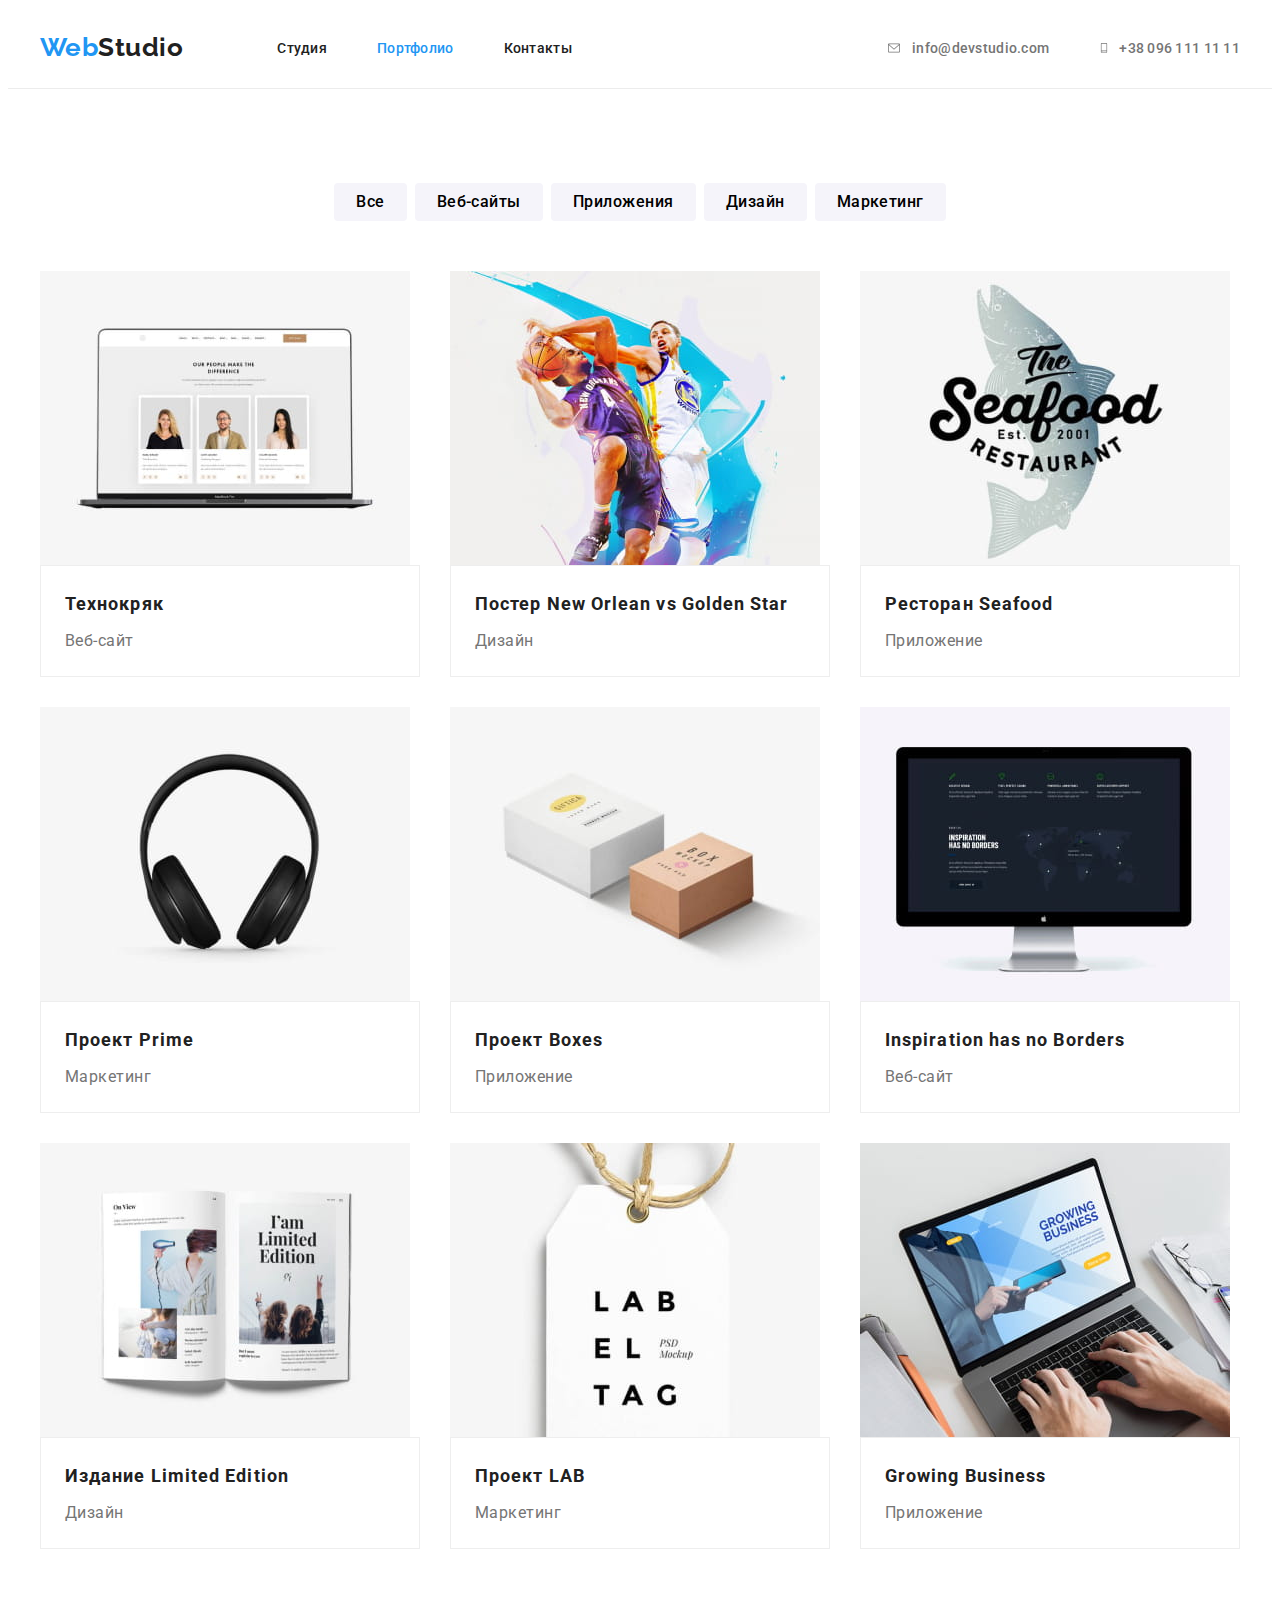
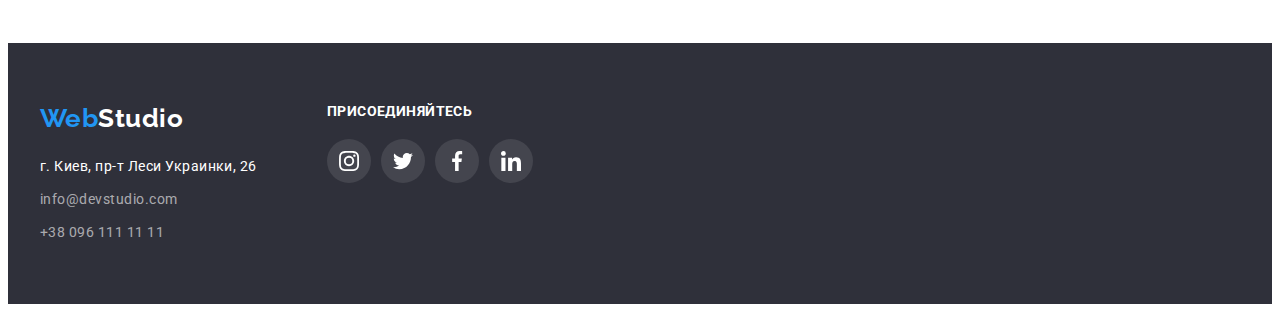
==== portfolio.html @ 973ae97e "Initial commit" ====
<!DOCTYPE html>
<html lang="ru">
  <head>
    <meta charset="UTF-8" />
    <meta http-equiv="X-UA-Compatible" content="IE=edge" />
    <meta name="viewport" content="width=device-width, initial-scale=1.0" />
    <title>Портфолио</title>
    <link rel="preconnect" href="https://fonts.googleapis.com" />
    <link rel="preconnect" href="https://fonts.gstatic.com" crossorigin />
    <link rel="preconnect" href="https://fonts.googleapis.com" />
    <link rel="preconnect" href="https://fonts.gstatic.com" crossorigin />
    <link
      href="https://fonts.googleapis.com/css2?family=Raleway:wght@700&family=Roboto:wght@400;500;700;900&display=swap"
      rel="stylesheet"
    />
    <link
      rel="stylesheet"
      href="https://cdnjs.cloudflare.com/ajax/libs/modern-normalize/1.1.0/modern-normalize.min.css"
      integrity="sha512-wpPYUAdjBVSE4KJnH1VR1HeZfpl1ub8YT/NKx4PuQ5NmX2tKuGu6U/JRp5y+Y8XG2tV+wKQpNHVUX03MfMFn9Q=="
      crossorigin="anonymous"
      referrerpolicy="no-referrer"
    />
    <link rel="stylesheet" href="./css/styles.css" />
  </head>
  <body>
    <!-- Header -->
    <header class="header">
      <div class="container">
        <a href="./index.html" class="logo link"><span class="logo-clr">Web</span>Studio</a>
        <nav class="nav">
          <ul class="nav-list list">
            <li class="nav-list-item">
              <a href="./index.html" class="nav-list-link link">Студия</a>
            </li>
            <li class="nav-list-item">
              <a href="./portfolio.html" class="nav-list-link link active">Портфолио</a>
            </li>
            <li class="nav-list-item"><a href="" class="nav-list-link link">Контакты</a></li>
          </ul>
        </nav>
        <ul class="contact-list list">
          <li class="contact-list-item">
            <a href="mailto:info@devstudio.com" class="contact-list-link link">
              <svg class="icon-envelope" width="16" height="12">
                <use href="./images/icons.svg#icon-envelope"></use>
              </svg>
              info@devstudio.com</a
            >
          </li>
          <li class="contact-list-item">
            <a href="tel:+380961111111" class="contact-list-link link">
              <svg class="icon-smartphone" width="10" height="16">
                <use href="./images/icons.svg#icon-smartphone"></use>
              </svg>
              +38 096 111 11 11</a
            >
          </li>
        </ul>
      </div>
    </header>
    <!-- Main -->
    <main>
      <section class="portfolio-section section">
        <div class="container">
          <h1 class="visually-hidden">Портфолио</h1>
          <ul class="portfolio-list list">
            <li class="portfolio-list-item">
              <button type="button" class="portfolio-list-btn">Все</button>
            </li>
            <li class="portfolio-list-item">
              <button type="button" class="portfolio-list-btn">Веб-сайты</button>
            </li>
            <li class="portfolio-list-item">
              <button type="button" class="portfolio-list-btn">Приложения</button>
            </li>
            <li class="portfolio-list-item">
              <button type="button" class="portfolio-list-btn">Дизайн</button>
            </li>
            <li class="portfolio-list-item">
              <button type="button" class="portfolio-list-btn">Маркетинг</button>
            </li>
          </ul>
          <ul class="work-list card-set list">
            <li class="work-list-item card-set-item">
              <a href="" class="work-list-link link">
                <img
                  src="./images/portfolio/portfolio-img-1.jpg"
                  alt="Веб-сайт открыт в ноутбуке"
                  width="370"
                  height="294"
                />
                <div class="work-list-content">
                  <h2 class="work-list-title">Технокряк</h2>
                  <p class="work-list-txt">Веб-сайт</p>
                </div>
              </a>
            </li>
            <li class="work-list-item card-set-item">
              <a href="" class="work-list-link link">
                <img
                  src="./images/portfolio/portfolio-img-2.jpg"
                  alt="Два баскетболиста"
                  width="370"
                  height="294"
                />
                <div class="work-list-content">
                  <h2 class="work-list-title">Постер New Orlean vs Golden Star</h2>
                  <p class="work-list-txt">Дизайн</p>
                </div>
              </a>
            </li>
            <li class="work-list-item card-set-item">
              <a href="" class="work-list-link link">
                <img
                  src="./images/portfolio/portfolio-img-3.jpg"
                  alt="Логотип ресторана"
                  width="370"
                  height="294"
                />
                <div class="work-list-content">
                  <h2 class="work-list-title">Ресторан Seafood</h2>
                  <p class="work-list-txt">Приложение</p>
                </div>
              </a>
            </li>
            <li class="work-list-item card-set-item">
              <a href="" class="work-list-link link">
                <img
                  src="./images/portfolio/portfolio-img-4.jpg"
                  alt="Наушники"
                  width="370"
                  height="294"
                />
                <div class="work-list-content">
                  <h2 class="work-list-title">Проект Prime</h2>
                  <p class="work-list-txt">Маркетинг</p>
                </div>
              </a>
            </li>
            <li class="work-list-item card-set-item">
              <a href="" class="work-list-link link">
                <img
                  src="./images/portfolio/portfolio-img-5.jpg"
                  alt="Две коробки"
                  width="370"
                  height="294"
                />
                <div class="work-list-content">
                  <h2 class="work-list-title">Проект Boxes</h2>
                  <p class="work-list-txt">Приложение</p>
                </div>
              </a>
            </li>
            <li class="work-list-item card-set-item">
              <a href="" class="work-list-link link">
                <img
                  src="./images/portfolio/portfolio-img-6.jpg"
                  alt="Веб-сайт на мониторе компьютера"
                  width="370"
                  height="294"
                />
                <div class="work-list-content">
                  <h2 class="work-list-title">Inspiration has no Borders</h2>
                  <p class="work-list-txt">Веб-сайт</p>
                </div>
              </a>
            </li>
            <li class="work-list-item card-set-item">
              <a href="" class="work-list-link link">
                <img
                  src="./images/portfolio/portfolio-img-7.jpg"
                  alt="Открытая книга"
                  width="370"
                  height="294"
                />
                <div class="work-list-content">
                  <h2 class="work-list-title">Издание Limited Edition</h2>
                  <p class="work-list-txt">Дизайн</p>
                </div>
              </a>
            </li>
            <li class="work-list-item card-set-item">
              <a href="" class="work-list-link link">
                <img
                  src="./images/portfolio/portfolio-img-8.jpg"
                  alt="Бирка с логотипом"
                  width="370"
                  height="294"
                />
                <div class="work-list-content">
                  <h2 class="work-list-title">Проект LAB</h2>
                  <p class="work-list-txt">Маркетинг</p>
                </div>
              </a>
            </li>
            <li class="work-list-item card-set-item">
              <a href="" class="work-list-link link">
                <img
                  src="./images/portfolio/portfolio-img-9.jpg"
                  width="370"
                  height="294"
                  alt="Ноутбук с открытым приложением"
                />
                <div class="work-list-content">
                  <h2 class="work-list-title">Growing Business</h2>
                  <p class="work-list-txt">Приложение</p>
                </div>
              </a>
            </li>
          </ul>
        </div>
      </section>
    </main>
    <!-- Footer -->
    <footer class="footer">
      <div class="footer-container container">
        <div class="footer-item">
          <a href="./index.html" class="logo-light logo link"
            ><span class="logo-clr">Web</span>Studio</a
          >
          <address class="address">
            <ul class="address-list list">
              <li class="address-list-item street">
                <a
                  href="https://goo.gl/maps/L4N7FVB9bXjK6bW5A"
                  target="_blank"
                  rel="noopener noreferrer"
                  class="address-list-link link"
                  >г. Киев, пр-т Леси Украинки, 26</a
                >
              </li>
              <li class="address-list-item">
                <a href="mailto:info@devstudio.com" class="address-list-link link"
                  >info@devstudio.com</a
                >
              </li>
              <li class="address-list-item">
                <a href="tel:+380961111111" class="address-list-link link">+38 096 111 11 11</a>
              </li>
            </ul>
          </address>
        </div>
        <div class="footer-social">
          <h2 class="footer-social-title">присоединяйтесь</h2>
          <ul class="footer-social-list list">
            <li class="social-list-item">
              <a
                class="social-list-link link"
                href="https://www.instagram.com/"
                target="_blank"
                rel="noopener noreferrer"
                aria-label="Иконка instagram"
              >
                <svg width="20" height="20">
                  <use href="./images/icons.svg#icon-instagram"></use>
                </svg>
              </a>
            </li>
            <li class="social-list-item">
              <a
                class="social-list-link link"
                href="https://twitter.com/"
                target="_blank"
                rel="noopener noreferrer"
                aria-label="Иконка twitter"
              >
                <svg width="20" height="20">
                  <use href="./images/icons.svg#icon-twitter"></use>
                </svg>
              </a>
            </li>
            <li class="social-list-item">
              <a
                class="social-list-link link"
                href="https://www.facebook.com/"
                target="_blank"
                rel="noopener noreferrer"
                aria-label="Иконка facebook"
              >
                <svg width="20" height="20">
                  <use href="./images/icons.svg#icon-facebook"></use>
                </svg>
              </a>
            </li>
            <li class="social-list-item">
              <a
                class="social-list-link link"
                href="https://www.linkedin.com/"
                target="_blank"
                rel="noopener noreferrer"
                aria-label="Иконка linkedin"
              >
                <svg width="20" height="20">
                  <use href="./images/icons.svg#icon-linkedin"></use>
                </svg>
              </a>
            </li>
          </ul>
        </div>
      </div>
    </footer>
  </body>
</html>
---- css/styles.css ----
:root {
  /* fonts */
  --main-font: 'Roboto', sans-serif;
  --secondary-font: 'Raleway', sans-serif;

  /* text color */
  --main-txt-clr: #212121;
  --secondary-txt-clr: #757575;
  --light-txt-clr: #ffffff;
  --accent-clr: #2196f3;
  --icon-color: #afb1b8;
  /* bg colors */
  --dark-bg-clr: #2f303a;
  --light-bg-clr: #f5f4fa;
  /* others */
  --indent: 30px;
  --items: 3;
}

body {
  font-family: var(--main-font);
  color: var(--main-txt-clr);
  letter-spacing: 0.03em;
}
/* reset styles */
.link {
  text-decoration: none;
  color: currentColor;
  font-weight: 500;
  font-size: 14px;
  line-height: calc(16 / 14);
}
.list {
  list-style: none;
  margin: 0;
  padding: 0;
}
img {
  display: block;
}
h1,
h2,
h3,
h4,
h5,
h6,
p {
  margin: 0;
}
.container {
  width: 1200px;
  margin-left: auto;
  margin-right: auto;
  padding-left: 15px;
  padding-right: 15px;
}
.section {
  padding-top: 94px;
  padding-bottom: 94px;
}
.visually-hidden {
  position: absolute;
  width: 1px;
  height: 1px;
  margin: -1px;
  border: 0;
  padding: 0;

  white-space: nowrap;
  clip-path: inset(100%);
  clip: rect(0 0 0 0);
  overflow: hidden;
}
/* Card set */
.card-set {
  display: flex;
  flex-wrap: wrap;
  gap: var(--indent);
}
.card-set-item {
  flex-basis: calc((100% - var(--indent) * (var(--items) - 1)) / var(--items));
}
/* END Card set */

/* =========HEADER========= */
.header {
  border-bottom: 1px solid #ececec;
}
.header > .container {
  display: flex;
  align-items: center;
}
.header .logo {
  padding-top: 24px;
  padding-bottom: 25px;
  margin-right: 94px;
}
.logo {
  font-family: var(--secondary-font);
  font-weight: 700;
  font-size: 26px;
  line-height: calc(31 / 26);
}
.logo-clr {
  color: var(--accent-clr);
}
.nav-list {
  display: flex;
  gap: 50px;
}

.contact-list {
  display: flex;
  gap: 50px;
  margin-left: auto;
}
.nav-list-link {
  display: block;
  padding-top: 32px;
  padding-bottom: 32px;
  letter-spacing: 0.02em;
}
.contact-list-link {
  display: flex;
  align-items: center;
  padding-top: 32px;
  padding-bottom: 32px;

  color: var(--secondary-txt-clr);
  letter-spacing: 0.02em;
}
.icon-envelope {
  fill: currentColor;
  margin-right: 10px;
}
.icon-smartphone {
  fill: currentColor;
  margin-right: 10px;
}
.nav-list-link:hover,
.nav-list-link:focus,
.contact-list-link:hover,
.contact-list-link:focus {
  color: var(--accent-clr);
  fill: var(--accent-clr);
}
.active {
  color: var(--accent-clr);
}
/* =========END HEADER========= */

/* =========HERO SECTION========= */
.hero-section {
  padding-top: 200px;
  padding-bottom: 200px;
  margin-left: auto;
  margin-right: auto;

  max-width: 1600px;
  min-height: 600px;

  background-color: var(--dark-bg-clr);
  background-image: linear-gradient(to right, rgba(47, 48, 58, 0.4), rgba(47, 48, 58, 0.4)),
    url(../images/hero/hero-img.jpg);
  background-repeat: no-repeat;
}
.hero-section .container {
  display: flex;
  flex-direction: column;
}
.hero-title {
  margin-bottom: 30px;
  font-weight: 900;
  font-size: 44px;
  line-height: calc(60 / 44);

  text-align: center;
  letter-spacing: 0.06em;
  text-transform: uppercase;

  color: var(--light-txt-clr);
}
.hero-btn {
  min-width: 200px;
  margin-left: auto;
  margin-right: auto;
  padding: 10px 32px;

  border: none;
  border-radius: 4px;

  font-family: inherit;
  font-weight: 700;
  font-size: 16px;
  line-height: calc(30 / 16);

  align-items: center;
  text-align: center;
  letter-spacing: 0.06em;
  cursor: pointer;

  color: var(--light-txt-clr);
  background-color: var(--accent-clr);
}
.hero-btn:hover,
.hero-btn:focus {
  background: #188ce8;
}
/* =========END HERO SECTION========= */

/* =========FEATURE SECTION========= */
.feature-section {
  padding-top: 94px;
}
.feature-section .container {
  --items: 4;
}
.icon-feature {
  padding: 25px 100px;
  margin-bottom: 30px;

  border-radius: 4px;

  background-color: var(--light-bg-clr);
}
.icon-feature svg {
  display: block;
  margin-left: auto;
  margin-right: auto;
}
.feature-list-title {
  margin-bottom: 10px;
  font-size: 14px;
  line-height: calc(16 / 14);

  text-transform: uppercase;
}
.feature-list-txt {
  font-size: 14px;
  line-height: calc(24 / 14);

  color: var(--secondary-txt-clr);
}
/* =========END FEATURE SECTION========= */

/* =========ENGAGE SECTION========= */
.engage-title {
  margin-bottom: 50px;
  font-size: 36px;
  line-height: calc(42 / 36);
  text-align: center;
}
/* =========END ENGAGE SECTION========= */

/* =========TEAM SECTION========= */
.team-section {
  --items: 4;

  background-color: var(--light-bg-clr);
}
.social-list {
  display: flex;
  margin-top: 16px;
  justify-content: center;
  gap: 10px;
}
.social-list-link {
  display: flex;
  align-items: center;
  justify-content: center;

  width: 44px;
  height: 44px;
  border-radius: 50%;

  fill: var(--icon-color);
}
.social-list-link:hover,
.social-list-link:focus {
  fill: var(--light-txt-clr);
  background-color: var(--accent-clr);
}
.team-title {
  margin-bottom: 50px;

  font-size: 36px;
  line-height: calc(42 / 36);
  text-align: center;
}
.team-list-content {
  padding-top: 30px;
  padding-bottom: 30px;

  background-color: #ffffff;
  box-shadow: 0px 1px 3px rgba(0, 0, 0, 0.12), 0px 1px 1px rgba(0, 0, 0, 0.14),
    0px 2px 1px rgba(0, 0, 0, 0.2);
  border-radius: 0px 0px 4px 4px;
}
.team-list-title {
  margin-bottom: 10px;
  font-weight: 500;
  font-size: 16px;
  line-height: calc(19 / 16);

  text-align: center;
}
.team-list-txt {
  font-size: 16px;
  line-height: calc(19 / 16);

  text-align: center;

  color: var(--secondary-txt-clr);
}
/* =========END TEAM SECTION========= */

/* =========CLIENTS SECTION========= */
.clients-title {
  margin-bottom: 50px;

  font-size: 36px;
  line-height: calc(42 / 36);
  text-align: center;
}
.clients-list {
  display: flex;
  justify-content: center;
  gap: 30px;
}
.clients-list-link {
  width: 170px;
  height: 92px;
  display: flex;
  align-items: center;
  justify-content: center;
  border: 1px solid var(--icon-color);
  border-radius: 4px;
  fill: var(--icon-color);
}
.clients-list-link:hover,
.clients-list-link:focus {
  fill: var(--accent-clr);
  border-color: var(--accent-clr);
}
/* =========END CLIENTS SECTION========= */

/* =========PORTFOLIO========= */
.portfolio-list {
  display: flex;
  justify-content: center;
  margin-bottom: 50px;
  gap: 8px;
}
.portfolio-list-btn {
  min-height: 38px;
  padding: 6px 22px;
  border: none;
  border-radius: 4px;

  font-family: inherit;
  font-weight: 500;
  font-size: 16px;
  line-height: calc(26 / 16);

  letter-spacing: 0.03em;
  text-align: center;
  cursor: pointer;
  background-color: var(--light-bg-clr);
}
.portfolio-list-btn:hover,
.portfolio-list-btn:focus {
  color: var(--light-txt-clr);
  background-color: var(--accent-clr);
  box-shadow: 0px 3px 1px rgba(0, 0, 0, 0.1), 0px 1px 2px rgba(0, 0, 0, 0.08),
    0px 2px 2px rgba(0, 0, 0, 0.12);
}

.work-list-link {
  display: block;
}
.work-list-link:hover,
.work-list-link:focus {
  box-shadow: 0px 1px 1px rgba(0, 0, 0, 0.12), 0px 4px 4px rgba(0, 0, 0, 0.06),
    1px 4px 6px rgba(0, 0, 0, 0.16);
}

.work-list-content {
  padding: 20px 24px;
  background: #ffffff;
  border: 1px solid #eeeeee;
}

.work-list-title {
  margin-bottom: 4px;

  font-size: 18px;
  line-height: calc(36 / 18);

  letter-spacing: 0.06em;
}
.work-list-txt {
  font-weight: 400;
  font-size: 16px;
  line-height: calc(30 / 16);

  color: var(--secondary-txt-clr);
}
/* =========END PORTFOLIO========= */

/* =========FOOTER========= */
.footer {
  padding-top: 60px;
  padding-bottom: 60px;
  background-color: var(--dark-bg-clr);
}
.footer-container {
  display: flex;
}
.footer-item {
  margin-right: 70px;
}
.logo-light {
  display: inline-block;
  margin-bottom: 20px;
  color: var(--light-txt-clr);
}
.address-list-item:not(:last-child) {
  margin-bottom: 9px;
}
.address-list-link {
  font-style: normal;
  font-weight: 400;
  font-size: 14px;
  line-height: calc(24 / 14);

  color: rgba(255, 255, 255, 0.6);
}
.street > .address-list-link {
  color: var(--light-txt-clr);
}
.address-list-link:hover,
.address-list-link:focus {
  color: var(--accent-clr);
}
.footer-social-title {
  margin-bottom: 20px;

  font-size: 14px;
  line-height: calc(16 / 14);
  letter-spacing: 0.03em;
  text-transform: uppercase;

  color: #ffffff;
}
.footer-social-list {
  display: flex;
  gap: 10px;
}
.footer-social-list .social-list-link {
  background-color: rgba(255, 255, 255, 0.1);
  fill: var(--light-txt-clr);
}
.footer-social-list .social-list-link:hover,
.footer-social-list .social-list-link:focus {
  background-color: var(--accent-clr);
}
/* =========END FOOTER========= */
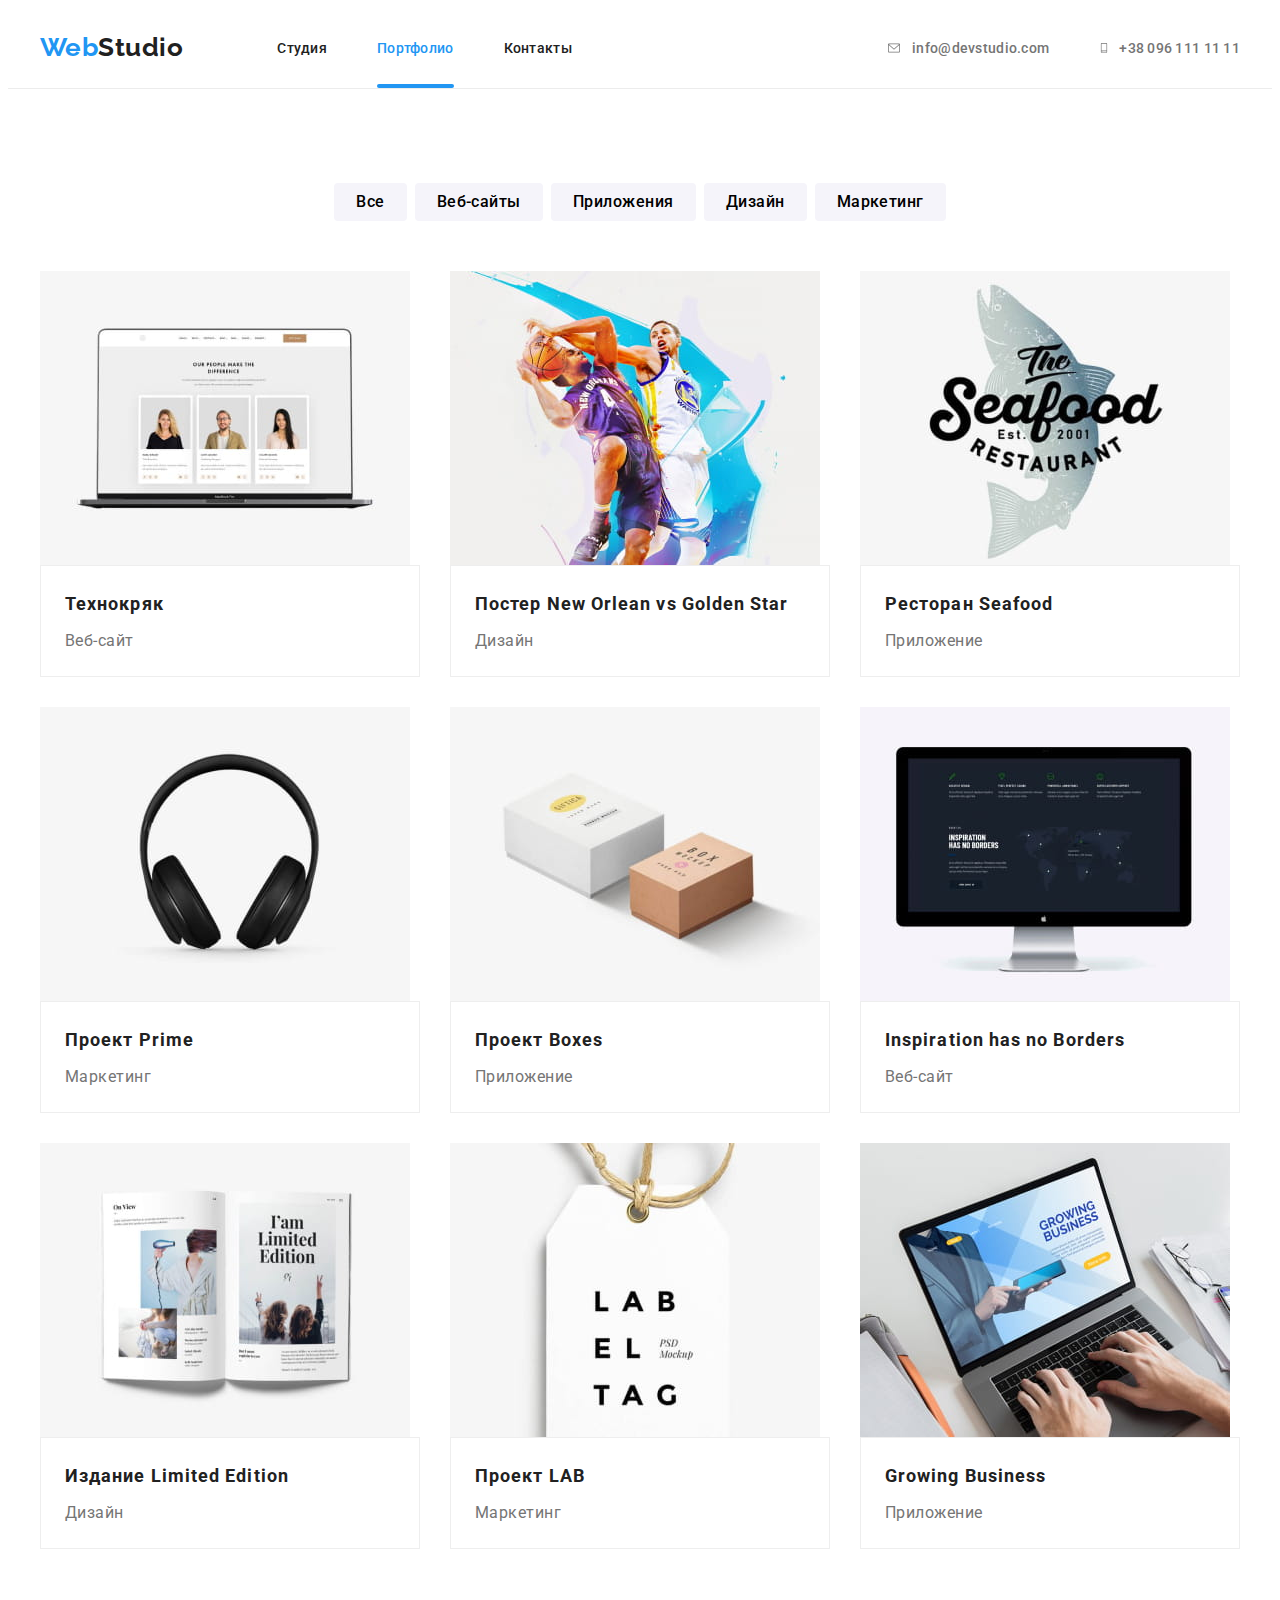
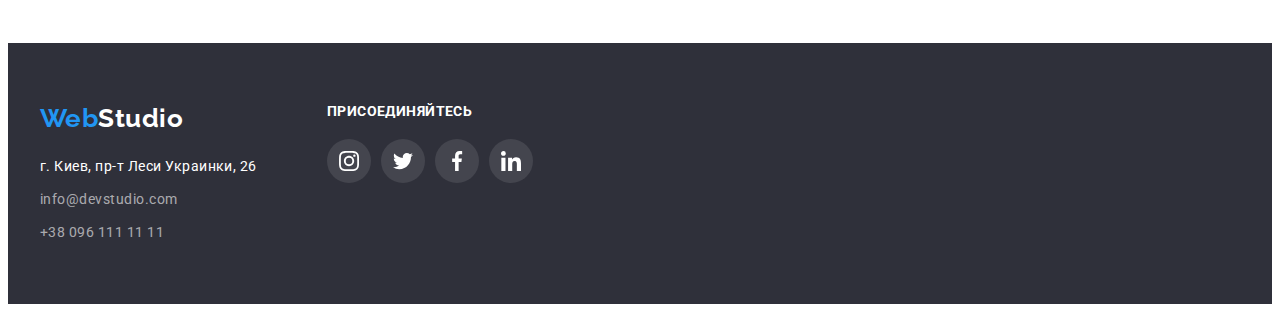
==== commit b402eca8: "Styles.css" ====
--- a/portfolio.html
+++ b/portfolio.html
@@ -93,6 +93,13 @@
                   <h2 class="work-list-title">Технокряк</h2>
                   <p class="work-list-txt">Веб-сайт</p>
                 </div>
+                <div class="work-list-overlay">
+                  <p class="work-overlay-txt">
+                    Ресурс предлагает комплексные предложения с разным уровнем функционала и
+                    сервисов. Все это позволит посетителю получить исчерпывающие сведения
+                    о&nbsp;компании или частном лице.
+                  </p>
+                </div>
               </a>
             </li>
             <li class="work-list-item card-set-item">
@@ -107,6 +114,13 @@
                   <h2 class="work-list-title">Постер New Orlean vs Golden Star</h2>
                   <p class="work-list-txt">Дизайн</p>
                 </div>
+                <div class="work-list-overlay">
+                  <p class="work-overlay-txt">
+                    Ресурс предлагает комплексные предложения с разным уровнем функционала и
+                    сервисов. Все это позволит посетителю получить исчерпывающие сведения
+                    о&nbsp;компании или частном лице.
+                  </p>
+                </div>
               </a>
             </li>
             <li class="work-list-item card-set-item">
@@ -121,6 +135,13 @@
                   <h2 class="work-list-title">Ресторан Seafood</h2>
                   <p class="work-list-txt">Приложение</p>
                 </div>
+                <div class="work-list-overlay">
+                  <p class="work-overlay-txt">
+                    Ресурс предлагает комплексные предложения с разным уровнем функционала и
+                    сервисов. Все это позволит посетителю получить исчерпывающие сведения
+                    о&nbsp;компании или частном лице.
+                  </p>
+                </div>
               </a>
             </li>
             <li class="work-list-item card-set-item">
@@ -135,6 +156,13 @@
                   <h2 class="work-list-title">Проект Prime</h2>
                   <p class="work-list-txt">Маркетинг</p>
                 </div>
+                <div class="work-list-overlay">
+                  <p class="work-overlay-txt">
+                    Ресурс предлагает комплексные предложения с разным уровнем функционала и
+                    сервисов. Все это позволит посетителю получить исчерпывающие сведения
+                    о&nbsp;компании или частном лице.
+                  </p>
+                </div>
               </a>
             </li>
             <li class="work-list-item card-set-item">
@@ -149,6 +177,13 @@
                   <h2 class="work-list-title">Проект Boxes</h2>
                   <p class="work-list-txt">Приложение</p>
                 </div>
+                <div class="work-list-overlay">
+                  <p class="work-overlay-txt">
+                    Ресурс предлагает комплексные предложения с разным уровнем функционала и
+                    сервисов. Все это позволит посетителю получить исчерпывающие сведения
+                    о&nbsp;компании или частном лице.
+                  </p>
+                </div>
               </a>
             </li>
             <li class="work-list-item card-set-item">
@@ -163,6 +198,13 @@
                   <h2 class="work-list-title">Inspiration has no Borders</h2>
                   <p class="work-list-txt">Веб-сайт</p>
                 </div>
+                <div class="work-list-overlay">
+                  <p class="work-overlay-txt">
+                    Ресурс предлагает комплексные предложения с разным уровнем функционала и
+                    сервисов. Все это позволит посетителю получить исчерпывающие сведения
+                    о&nbsp;компании или частном лице.
+                  </p>
+                </div>
               </a>
             </li>
             <li class="work-list-item card-set-item">
@@ -177,6 +219,13 @@
                   <h2 class="work-list-title">Издание Limited Edition</h2>
                   <p class="work-list-txt">Дизайн</p>
                 </div>
+                <div class="work-list-overlay">
+                  <p class="work-overlay-txt">
+                    Ресурс предлагает комплексные предложения с разным уровнем функционала и
+                    сервисов. Все это позволит посетителю получить исчерпывающие сведения
+                    о&nbsp;компании или частном лице.
+                  </p>
+                </div>
               </a>
             </li>
             <li class="work-list-item card-set-item">
@@ -191,6 +240,13 @@
                   <h2 class="work-list-title">Проект LAB</h2>
                   <p class="work-list-txt">Маркетинг</p>
                 </div>
+                <div class="work-list-overlay">
+                  <p class="work-overlay-txt">
+                    Ресурс предлагает комплексные предложения с разным уровнем функционала и
+                    сервисов. Все это позволит посетителю получить исчерпывающие сведения
+                    о&nbsp;компании или частном лице.
+                  </p>
+                </div>
               </a>
             </li>
             <li class="work-list-item card-set-item">
@@ -204,6 +260,13 @@
                 <div class="work-list-content">
                   <h2 class="work-list-title">Growing Business</h2>
                   <p class="work-list-txt">Приложение</p>
+                </div>
+                <div class="work-list-overlay">
+                  <p class="work-overlay-txt">
+                    Ресурс предлагает комплексные предложения с разным уровнем функционала и
+                    сервисов. Все это позволит посетителю получить исчерпывающие сведения
+                    о&nbsp;компании или частном лице.
+                  </p>
                 </div>
               </a>
             </li>
--- a/css/styles.css
+++ b/css/styles.css
@@ -15,6 +15,7 @@
   /* others */
   --indent: 30px;
   --items: 3;
+  --timing-function: cubic-bezier(0.4, 0, 0.2, 1);
 }
 
 body {
@@ -108,18 +109,42 @@
   display: flex;
   gap: 50px;
 }
-
-.contact-list {
-  display: flex;
-  gap: 50px;
-  margin-left: auto;
-}
 .nav-list-link {
+  position: relative;
+
   display: block;
   padding-top: 32px;
   padding-bottom: 32px;
   letter-spacing: 0.02em;
-}
+
+  transition: color 250ms var(--timing-function);
+}
+.nav-list-link::after {
+  content: '';
+
+  position: absolute;
+  left: 0;
+  bottom: 0;
+
+  display: block;
+
+  width: 100%;
+  height: 4px;
+
+  border-radius: 2px;
+  background-color: var(--accent-clr);
+
+  transform: scaleX(0);
+  transform-origin: top left;
+  transition: transform 250ms var(--timing-function);
+}
+
+.contact-list {
+  display: flex;
+  gap: 50px;
+  margin-left: auto;
+}
+
 .contact-list-link {
   display: flex;
   align-items: center;
@@ -128,6 +153,8 @@
 
   color: var(--secondary-txt-clr);
   letter-spacing: 0.02em;
+
+  transition: color 250ms var(--timing-function), fill 250ms var(--timing-function);
 }
 .icon-envelope {
   fill: currentColor;
@@ -137,6 +164,7 @@
   fill: currentColor;
   margin-right: 10px;
 }
+
 .nav-list-link:hover,
 .nav-list-link:focus,
 .contact-list-link:hover,
@@ -144,8 +172,30 @@
   color: var(--accent-clr);
   fill: var(--accent-clr);
 }
+.nav-list-link:hover::after,
+.nav-list-link:focus::after {
+  transform: scale(1);
+}
 .active {
   color: var(--accent-clr);
+}
+.active::after {
+  content: '';
+
+  position: absolute;
+  left: 0;
+  bottom: 0;
+
+  display: block;
+
+  width: 100%;
+  height: 4px;
+
+  border-radius: 2px;
+
+  background-color: var(--accent-clr);
+
+  transform: scaleX(1);
 }
 /* =========END HEADER========= */
 
@@ -201,10 +251,12 @@
 
   color: var(--light-txt-clr);
   background-color: var(--accent-clr);
+
+  transition: background-color 250ms var(--timing-function);
 }
 .hero-btn:hover,
 .hero-btn:focus {
-  background: #188ce8;
+  background-color: #188ce8;
 }
 /* =========END HERO SECTION========= */
 
@@ -250,6 +302,33 @@
   line-height: calc(42 / 36);
   text-align: center;
 }
+.engage-list-item {
+  position: relative;
+}
+.engage-list-box {
+  position: absolute;
+
+  bottom: 0;
+  left: 0;
+
+  display: flex;
+  justify-content: center;
+  align-items: center;
+
+  width: 100%;
+  height: 70px;
+
+  background: rgba(47, 48, 58, 0.8);
+}
+.engage-list-title {
+  font-size: 14px;
+  line-height: calc(16 / 14);
+  text-align: center;
+  letter-spacing: 0.03em;
+  text-transform: uppercase;
+
+  color: var(--light-txt-clr);
+}
 /* =========END ENGAGE SECTION========= */
 
 /* =========TEAM SECTION========= */
@@ -274,6 +353,8 @@
   border-radius: 50%;
 
   fill: var(--icon-color);
+
+  transition: background-color 250ms var(--timing-function), fill 250ms var(--timing-function);
 }
 .social-list-link:hover,
 .social-list-link:focus {
@@ -330,12 +411,17 @@
 .clients-list-link {
   width: 170px;
   height: 92px;
+
   display: flex;
   align-items: center;
   justify-content: center;
+
   border: 1px solid var(--icon-color);
   border-radius: 4px;
+
   fill: var(--icon-color);
+
+  transition: fill 250ms var(--timing-function), border-color 250ms var(--timing-function);
 }
 .clients-list-link:hover,
 .clients-list-link:focus {
@@ -365,7 +451,11 @@
   letter-spacing: 0.03em;
   text-align: center;
   cursor: pointer;
+
   background-color: var(--light-bg-clr);
+
+  transition: color 250ms var(--timing-function), background-color 250ms var(--timing-function),
+    box-shadow 250ms var(--timing-function);
 }
 .portfolio-list-btn:hover,
 .portfolio-list-btn:focus {
@@ -376,7 +466,13 @@
 }
 
 .work-list-link {
+  position: relative;
+
   display: block;
+
+  transition: box-shadow 250ms var(--timing-function);
+
+  overflow: hidden;
 }
 .work-list-link:hover,
 .work-list-link:focus {
@@ -385,6 +481,9 @@
 }
 
 .work-list-content {
+  position: relative;
+  z-index: 1;
+
   padding: 20px 24px;
   background: #ffffff;
   border: 1px solid #eeeeee;
@@ -404,6 +503,38 @@
   line-height: calc(30 / 16);
 
   color: var(--secondary-txt-clr);
+}
+.work-list-overlay {
+  position: absolute;
+
+  top: 0;
+  left: 0;
+
+  display: flex;
+  justify-content: center;
+  align-items: center;
+
+  width: 370px;
+  height: 294px;
+  padding-left: 24px;
+  padding-right: 24px;
+  background: rgba(33, 150, 243, 0.9);
+
+  transform: translateY(406px);
+
+  transition: transform 250ms var(--timing-function);
+}
+.work-overlay-txt {
+  font-weight: 400;
+  font-size: 18px;
+  line-height: calc(28 / 18);
+
+  letter-spacing: 0.03em;
+
+  color: var(--light-txt-clr);
+}
+.work-list-link:hover .work-list-overlay {
+  transform: translateY(0);
 }
 /* =========END PORTFOLIO========= */
 
@@ -434,6 +565,8 @@
   line-height: calc(24 / 14);
 
   color: rgba(255, 255, 255, 0.6);
+
+  transition: color 250ms var(--timing-function);
 }
 .street > .address-list-link {
   color: var(--light-txt-clr);
